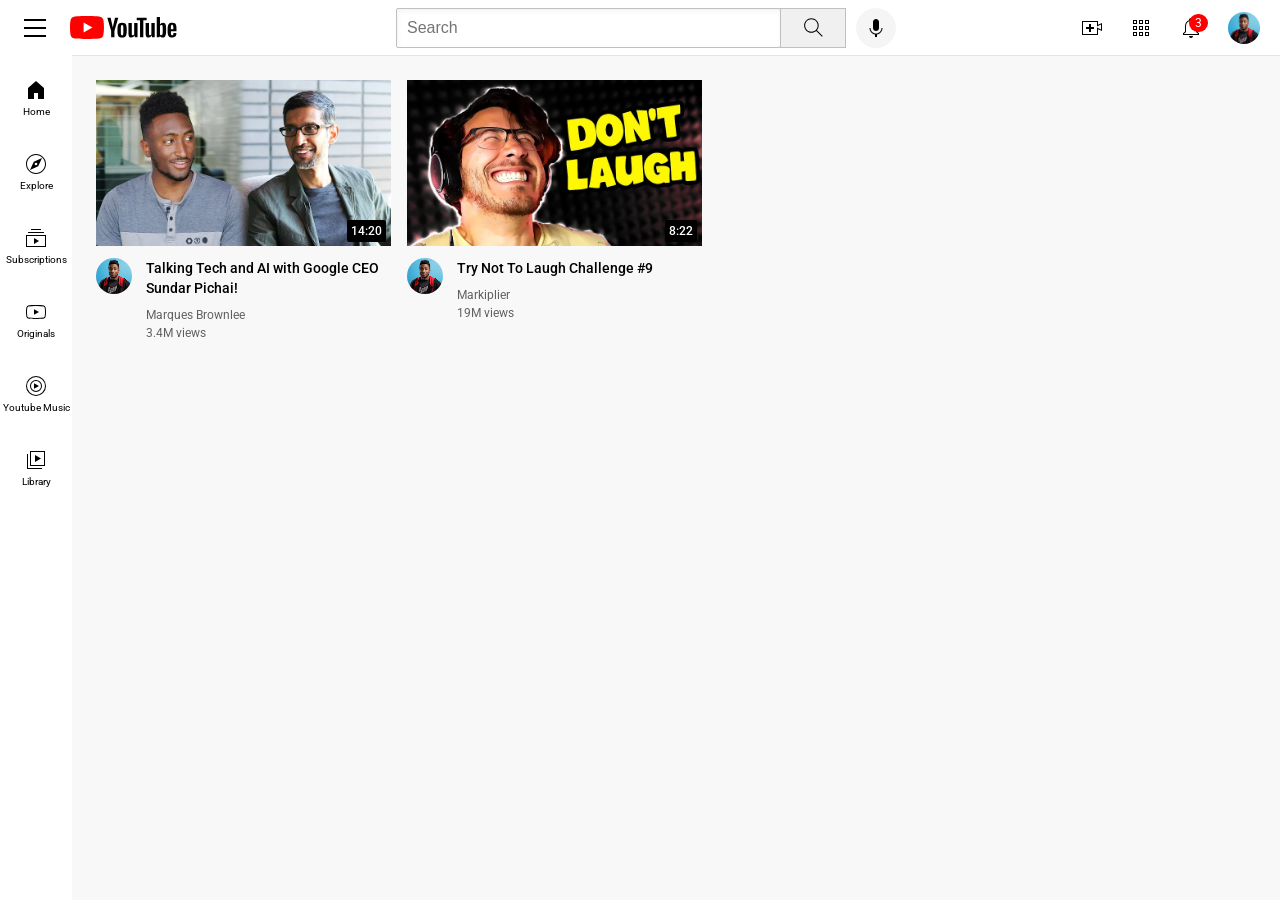
==== index.html @ 4f82868a "sorted all files" ====
<!DOCTYPE html>
<html>

<head>
  <title>
    Youtube clone
  </title>
  <link rel="preconnect" href="https://fonts.googleapis.com">
  <link rel="preconnect" href="https://fonts.gstatic.com" crossorigin>
  <link href="https://fonts.googleapis.com/css2?family=Roboto:wght@100..900&display=swap" rel="stylesheet">
  <link rel="stylesheet" href="styles/general.css">
  <link rel="stylesheet" href="styles/header.css">
  <link rel="stylesheet" href="styles/video.css">
  <link rel="stylesheet" href="styles/sidebar.css">
  <link rel="stylesheet" href="styles/responsive.css">
</head>

<body>
  <header class="header">
    <!--LEFT------------------------------------------------------->
    <div class="left-section">
      <nav class="navbar">
        <input type="checkbox" id="check">
        <label for="check" class="hamburger">
          <span></span>
          <span></span>
          <span></span>
        </label>
        <ul>
          <li>Home</li>
          <li>Shorts</li>
          <li>Subscription</li>
          <li>Library</li>
        </ul>
      </nav>
      <img class="yt-logo" src="assets/icons/youtube-logo.svg">
    </div>
    <!-------------------------MIDDLE-->
    <div class="middle-section">
      <input class="search-bar" type="text" placeholder="Search">
      <button class="search-button">
        <img class="search-icon" src="assets/icons/search.svg">
        <div class="tooltip">Search</div>
      </button>
      <button class="vsearch-button">
        <img class="v-search-icon" src="assets/icons/voice-search-icon.svg">
        <div class="tooltip">Search with your voice</div>
      </button>
    </div>
    <!-------------------RIGHT-->
    <div class="right-section">
      <div class="upload-icon-container"><img class="upload-icon" src="assets/icons/upload.svg">
        <div class="tooltip">Create</div>
      </div>
      <div class="yt-container"><img class="yt-app-icon" src="assets/icons/youtube-apps.svg">
        <div class="tooltip">YouTube Apps</div>
      </div>
      <div class="notif-icon-container">
        <img class="notif-icon" src="assets/icons/notifications.svg">
        <div class="notif-count">3</div>
        <div class="tooltip">Notifications</div>
      </div>
      <img class="user-icon" src="assets/images/channel-1.jpeg">
    </div>
    <!--SIDEBAR-------------------------------------->
    <nav class="sidebar">
      <div class="sidebar-link">
        <img src="assets/icons/home.svg">
        <div>Home</div>
      </div>
      <div class="sidebar-link">
        <img src="assets/icons/explore.svg">
        <div>Explore</div>
      </div>
      <div class="sidebar-link">
        <img src="assets/icons/subscriptions.svg">
        <div>Subscriptions</div>
      </div>
      <div class="sidebar-link">
        <img src="assets/icons/originals.svg">
        <div>Originals</div>
      </div>
      <div class="sidebar-link">
        <img src="assets/icons/youtube-music.svg">
        <div>Youtube Music</div>
      </div>
      <div class="sidebar-link">
        <img src="assets/icons/library.svg">
        <div>Library</div>
      </div>
    </nav>
  </header>
  <!--MAIN---------------------------------------------------------------->
  <main>
    <section class="v-grid" id="video-container"></section>
  </main>

  <script src="scripts/data.js"></script>
  <script src="scripts/render.js"></script>
  <script src="scripts/app.js"></script>
</body>

</html>
---- styles/general.css ----
p {
      margin-top: 0;
      margin-bottom: 0;
    }

    body{
      font-family: Roboto,Arial;
      margin: 0;
      padding-top: 80px;
      padding-left: 96px;
      padding-right: 24px;
      background-color: rgb(248, 248, 248);
    }
---- styles/header.css ----
.header{
  height: 55px;
  display: flex;
  flex-direction: row;
  justify-content: space-between;
  z-index: 100;
  position: fixed;
  top: 0;
  left: 0;
  right: 0;
  background-color: white;
  border-bottom-width: 1px;
  border-bottom-style: solid;
  border-bottom-color: rgb(228, 228, 228);
}
/*LEFT----------------------------------------*/
.left-section{
  display: flex;
  align-items: center;
  justify-content: space-between;
}
.navbar{
  z-index: 500;
}
.yt-logo{
  display: inline-block;
  width: 107px;
}
.hamburger{
  margin-left: 24px;
  margin-right: 24px;
  display: flex;
  flex-direction: column;
  justify-content: space-between;
  height: 18px;
  cursor: pointer;
  /*align-items: center;*/
}
.hamburger span{
  width: 22px;
  height: 2px;
  background-color: black;
  transition: 0.4s;
}
#check{
  display: none;
}
#check:checked + .hamburger span:nth-child(1) {
  transform: rotate(-45deg) translate(-5px, 6px);
}

#check:checked + .hamburger span:nth-child(2) {
  opacity: 0;
}

#check:checked + .hamburger span:nth-child(3) {
  transform: rotate(45deg) translate(-5px, -6px);
}
nav ul {
  display: none;
  list-style: none;
  padding: 0;
  margin: 0;
  position: absolute;
  top: 60px;
  left: 0;
  background-color: white;
  width: 200px;
}

#check:checked ~ ul {
  display: block;
}

nav ul li {
  padding: 1em;
  border-bottom: 1px solid #444;
}

/*MIDDLE----------------------------------------*/
.middle-section{
  display: flex;
  align-items: center;
  flex: 1;
  margin-left: 70px;
  margin-right: 35px;
  max-width: 500px;
}
.search-bar{
  flex: 1;
  height: 36px;
  padding-left: 10px;
  font-size: 16px;
  border: 1px solid rgb(192, 192, 192);
  border-radius: 2px;
  width: 0;
  box-shadow: inset 1px 2px 5px rgba(0, 0, 0, 0.05);
}
.search-bar::placeholder{
  font-size: 16px;
}
.search-button{
  height: 40px;
  width: 66px;
  background-color: rgb(240, 240, 240);
  border-width: 1px;
  border-style: solid;
  border-color: rgb(192, 192, 192);
  margin-left: -1px;
  margin-right: 10px;
  position: relative;
}
.search-button .tooltip,
.vsearch-button .tooltip,
.upload-icon-container .tooltip,
.yt-container .tooltip,
.notif-icon-container .tooltip{
  position: absolute;
  background-color: gray;
  color: white;
  padding-top: 4px;
  padding-bottom: 4px;
  padding-left: 8px;
  padding-right: 8px;
  border-radius: 2px;
  font-size: 12px;
  bottom: -30px;
  opacity: 0;
  transition: opacity 0.15s;
  pointer-events: none;
  white-space: nowrap;
}
.search-button:hover .tooltip,
.vsearch-button:hover .tooltip,
.upload-icon-container:hover .tooltip,
.yt-container:hover .tooltip,
.notif-icon-container:hover .tooltip{
  opacity: 1;
}
.search-button,
.vsearch-button,
.upload-icon-container,
.yt-container,
.notif-icon-container{
  display: flex;
  justify-content: center;
  align-items: center;
  position: relative;
}
.search-icon{
  height: 25px;
}
.vsearch-button{
  height: 40px;
  width: 40px;
  border-radius: 20px;
  border: none;
  background-color: rgb(245, 245, 245);
}
.v-search-icon{
  height: 24px;
}
/*RIGHT----------------------------------------*/
.right-section{
  display: flex;
  align-items: center;
  justify-content: space-between;
  margin-right: 20px;
  width: 180px;
  flex-shrink: 0;
}
.upload-icon{
  height: 24px;
}
.yt-app-icon{
  height: 24px;
}
.notif-icon{
  height: 24px;
}
.notif-icon-container{
  position: relative;
}
.notif-count{
  position: absolute;
  top: -2px;
  right: -5px;
  background-color: red;
  color: white;
  font-family: Roboto,Arial;
  font-size: 12px;
  padding-left: 6px;
  padding-right: 6px;
  padding-top: 2px;
  padding-bottom: 2px;
  border-radius: 10px;
}
.user-icon{
  height: 32px;
  border-radius: 16px;
}
---- styles/video.css ----
.thumb {
      width: 100%;
    }

    .logo {
      display: inline-block;
      width: 50px;
      vertical-align: top;
    }

    .v-info-grid {
      display: grid;
      grid-template-columns: 50px 1fr;
    }

    /*.v-info {

    }*/

    .pfp {
      width: 36px;
      border-radius: 50px;
    }

    .v-title {
      margin-top: 0;
      font-weight: 500;
      font-size: 14px;
      line-height: 20px;
      margin-bottom: 10px;
      cursor: pointer;
    }
    .ch-link{
      text-decoration: none;
      color: rgb(96, 96, 96);
    }
    .v-author,
    .v-stats {
      font-size: 12px;
      color: rgb(96, 96, 96);
    }

    .v-author {
      margin-bottom: 4px;
    }

    .thumb-row {
      width: 295px;
      margin-bottom: 8px;
      position: relative;
    }

    .v-grid {
      display: grid;
      grid-template-columns: 1fr 1fr 1fr;
      column-gap: 16px;
      row-gap: 40px;
    }

    @media (max-width: 750px) {
      .v-grid {
        grid-template-columns: 1fr 1fr;
      }
    }

    @media (min-width: 751px) and (max-width: 999px) {
      .v-grid{
        grid-template-columns: 1fr 1fr 1fr;
      }
    }

    @media (min-width: 1000px) {
      .v-grid {
        grid-template-columns: 1fr 1fr 1fr 1fr;
      }
    }

    .v-time {
      font-size: 12px;
      font-weight: 500;
      padding: 4px;
      border-radius: 2px;
      background-color: black;
      color: white;
      position: absolute;
      bottom: 8px;
      right: 5px;
    }
---- styles/sidebar.css ----
.sidebar{
  position: fixed;
  left: 0;
  top: 55px;
  bottom: 0;
  background-color: white;
  width: 72px;
  z-index: 200;
  padding-top: 5px;
}
.sidebar-link{
  height: 74px;
  display: flex;
  justify-content: center;
  align-items: center;
  flex-direction: column;
  cursor: pointer;
}
.sidebar-link:hover{
  background-color: rgb(235, 235, 235);
}
.sidebar-link img{
  height: 24px;
  margin-bottom: 4px;
}
.sidebar-link div{
  font-size: 10px;
}
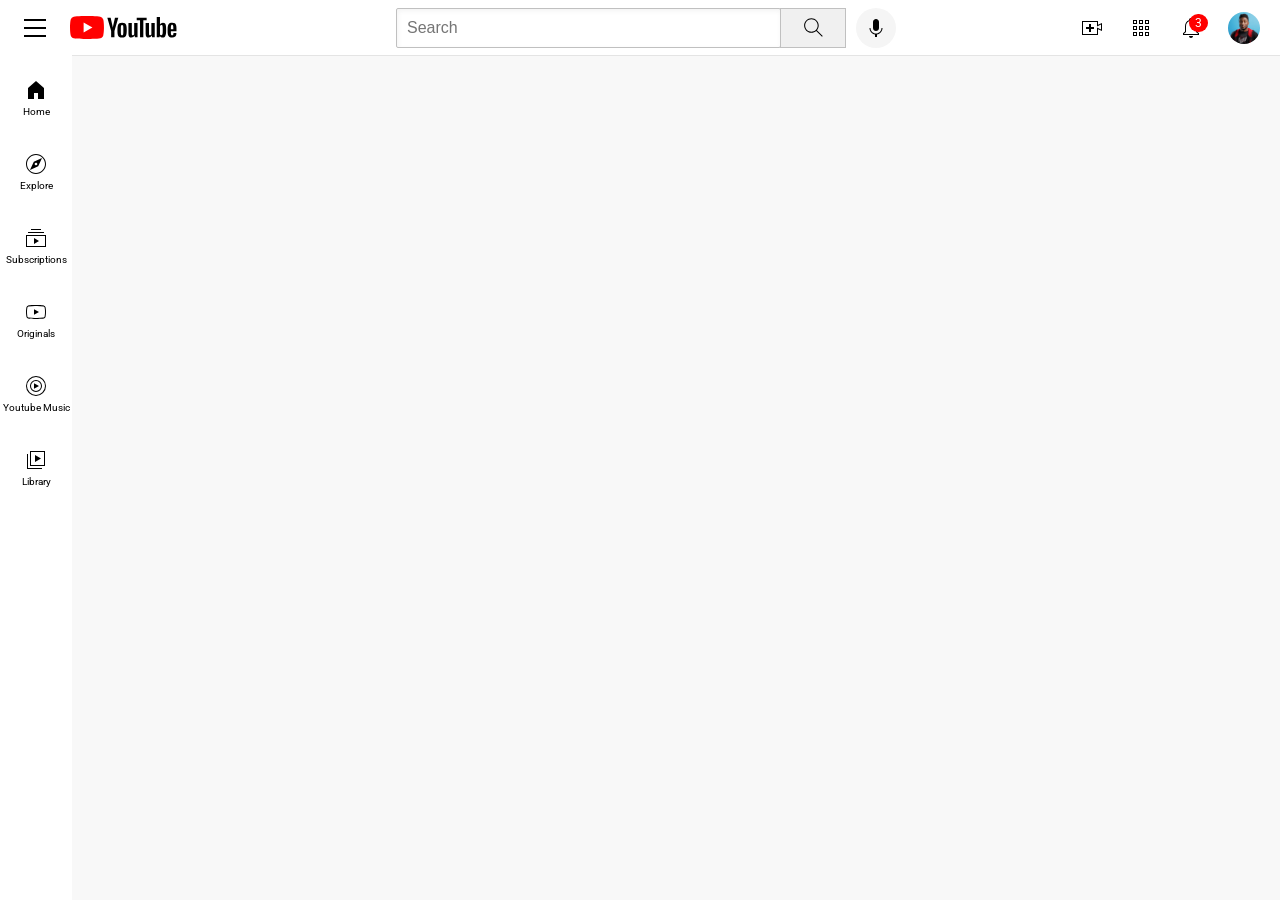
==== commit d8092164: "JSON working" ====
--- a/index.html
+++ b/index.html
@@ -95,8 +95,9 @@
     <section class="v-grid" id="video-container"></section>
   </main>
 
-  <script src="scripts/data.js"></script>
+  <!-- <script src="scripts/data.js"></script> -->
   <script src="scripts/render.js"></script>
+  <script src="scripts/events.js"></script>
   <script src="scripts/app.js"></script>
 </body>
 
--- a/styles/video.css
+++ b/styles/video.css
@@ -30,10 +30,12 @@
       margin-bottom: 10px;
       cursor: pointer;
     }
-    .ch-link{
+
+    .ch-link {
       text-decoration: none;
       color: rgb(96, 96, 96);
     }
+
     .v-author,
     .v-stats {
       font-size: 12px;
@@ -64,7 +66,7 @@
     }
 
     @media (min-width: 751px) and (max-width: 999px) {
-      .v-grid{
+      .v-grid {
         grid-template-columns: 1fr 1fr 1fr;
       }
     }
@@ -85,4 +87,104 @@
       position: absolute;
       bottom: 8px;
       right: 5px;
+    }
+
+    .watch-container {
+      display: flex;
+      gap: 20px;
+      padding: 20px;
+    }
+
+    .video-section {
+      flex: 2;
+    }
+
+    .video-player {
+      width: 100%;
+      border-radius: 10px;
+    }
+
+    .recommendations {
+      flex: 1;
+    }
+
+    .rec-video {
+      display: flex;
+      gap: 10px;
+      margin-bottom: 10px;
+      cursor: pointer;
+    }
+
+    .rec-thumb {
+      width: 120px;
+      border-radius: 8px;
+    }
+
+    /* TITLE */
+    .video-title {
+      font-size: 18px;
+      font-weight: 500;
+      margin-top: 10px;
+    }
+
+    /* META */
+    .video-meta {
+      color: gray;
+      font-size: 14px;
+      margin: 5px 0 15px;
+    }
+
+    .dot {
+      margin: 0 5px;
+    }
+
+    /* CHANNEL ROW */
+    .channel-row {
+      display: flex;
+      justify-content: space-between;
+      align-items: center;
+      margin: 15px 0;
+    }
+
+    .channel-left {
+      display: flex;
+      align-items: center;
+      gap: 10px;
+    }
+
+    .channel-pfp {
+      width: 40px;
+      border-radius: 50%;
+    }
+
+    .channel-name {
+      font-weight: 500;
+    }
+
+    .sub-count {
+      font-size: 12px;
+      color: gray;
+    }
+
+    /* SUBSCRIBE BUTTON */
+    .subscribe-btn {
+      background-color: black;
+      color: white;
+      border: none;
+      padding: 8px 16px;
+      border-radius: 20px;
+      cursor: pointer;
+      font-weight: 500;
+    }
+
+    .subscribe-btn:hover {
+      opacity: 0.8;
+    }
+
+    /* DESCRIPTION */
+    .description-box {
+      background-color: #f2f2f2;
+      padding: 10px;
+      border-radius: 10px;
+      font-size: 14px;
     }
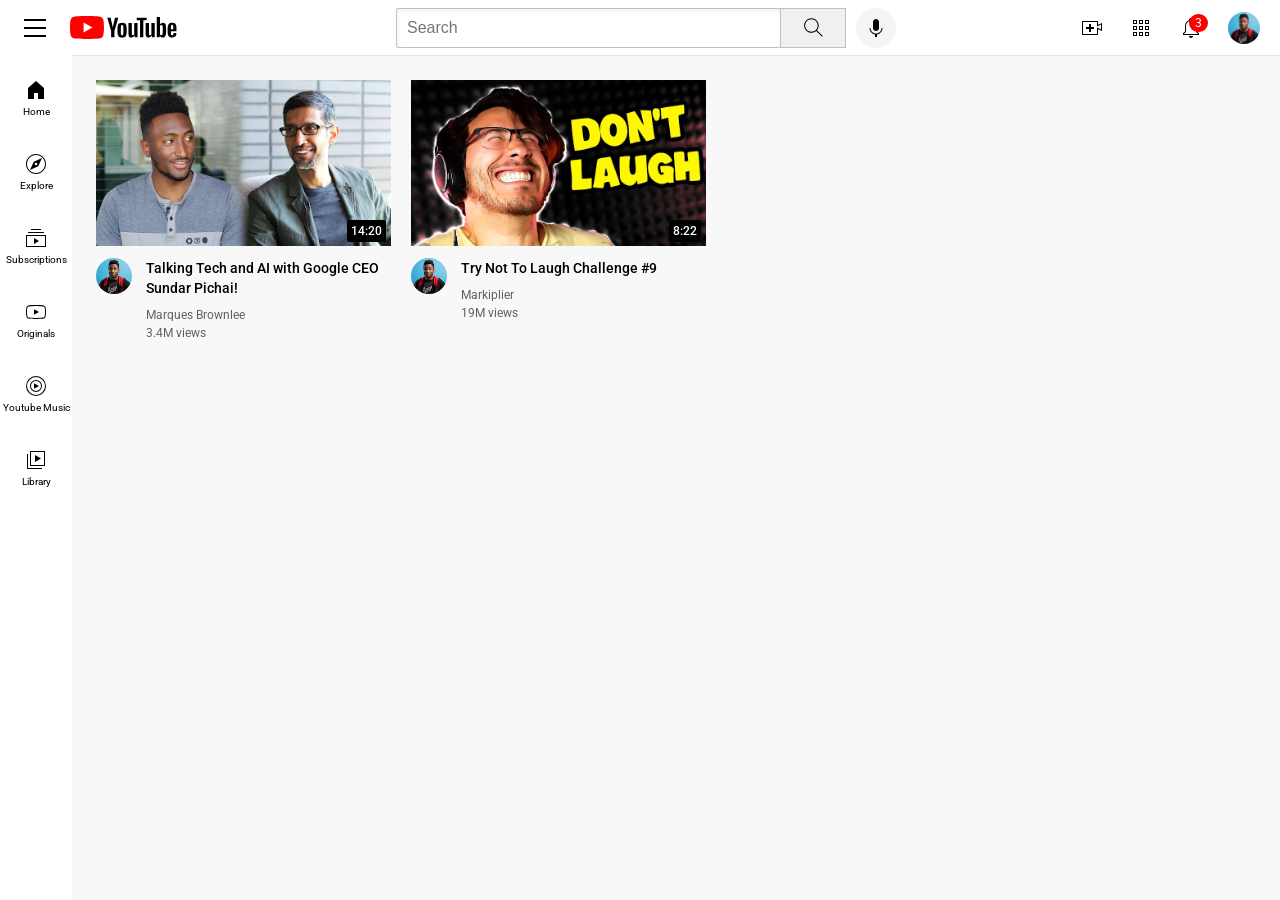
==== commit bf9c9ddc: "updated few css,responsiveness and utils" ====
--- a/index.html
+++ b/index.html
@@ -21,7 +21,7 @@
     <div class="left-section">
       <nav class="navbar">
         <input type="checkbox" id="check">
-        <label for="check" class="hamburger">
+        <label for="check" class="hamburger" id="menu-btn">
           <span></span>
           <span></span>
           <span></span>
--- a/styles/video.css
+++ b/styles/video.css
@@ -11,6 +11,15 @@
     .v-info-grid {
       display: grid;
       grid-template-columns: 50px 1fr;
+    }
+
+    .v-preview {
+      cursor: pointer;
+      transition: transform 0.2s ease;
+    }
+
+    .v-preview:hover {
+      transform: scale(1.03);
     }
 
     /*.v-info {
@@ -57,6 +66,7 @@
       grid-template-columns: 1fr 1fr 1fr;
       column-gap: 16px;
       row-gap: 40px;
+      gap: 20px;
     }
 
     @media (max-width: 750px) {
@@ -115,6 +125,11 @@
       cursor: pointer;
     }
 
+    .rec-video:hover {
+      background-color: #f2f2f2;
+      border-radius: 8px;
+    }
+
     .rec-thumb {
       width: 120px;
       border-radius: 8px;
@@ -187,4 +202,13 @@
       padding: 10px;
       border-radius: 10px;
       font-size: 14px;
+    }
+
+    button:hover {
+      opacity: 0.85;
+    }
+
+    .watch-container {
+      max-width: 1200px;
+      margin: auto;
     }
--- a/styles/sidebar.css
+++ b/styles/sidebar.css
@@ -7,6 +7,10 @@
   width: 72px;
   z-index: 200;
   padding-top: 5px;
+  transition: transform 0.3s ease;
+}
+.sidebar.hidden{
+  transform: translateX(-100%);
 }
 .sidebar-link{
   height: 74px;
--- a/styles/responsive.css
+++ b/styles/responsive.css
@@ -0,0 +1,32 @@
+/* TABLET */
+@media (max-width: 900px) {
+  .watch-container {
+    flex-direction: column;
+  }
+
+  .recommendations {
+    width: 100%;
+  }
+
+  .video-section {
+    width: 100%;
+  }
+}
+
+/* MOBILE */
+@media (max-width: 600px) {
+
+  .middle-section {
+    display: none; /* hide search bar */
+  }
+
+  .sidebar {
+    position: absolute;
+    z-index: 1000;
+    background: white;
+  }
+
+  .v-grid {
+    grid-template-columns: 1fr;
+  }
+}
